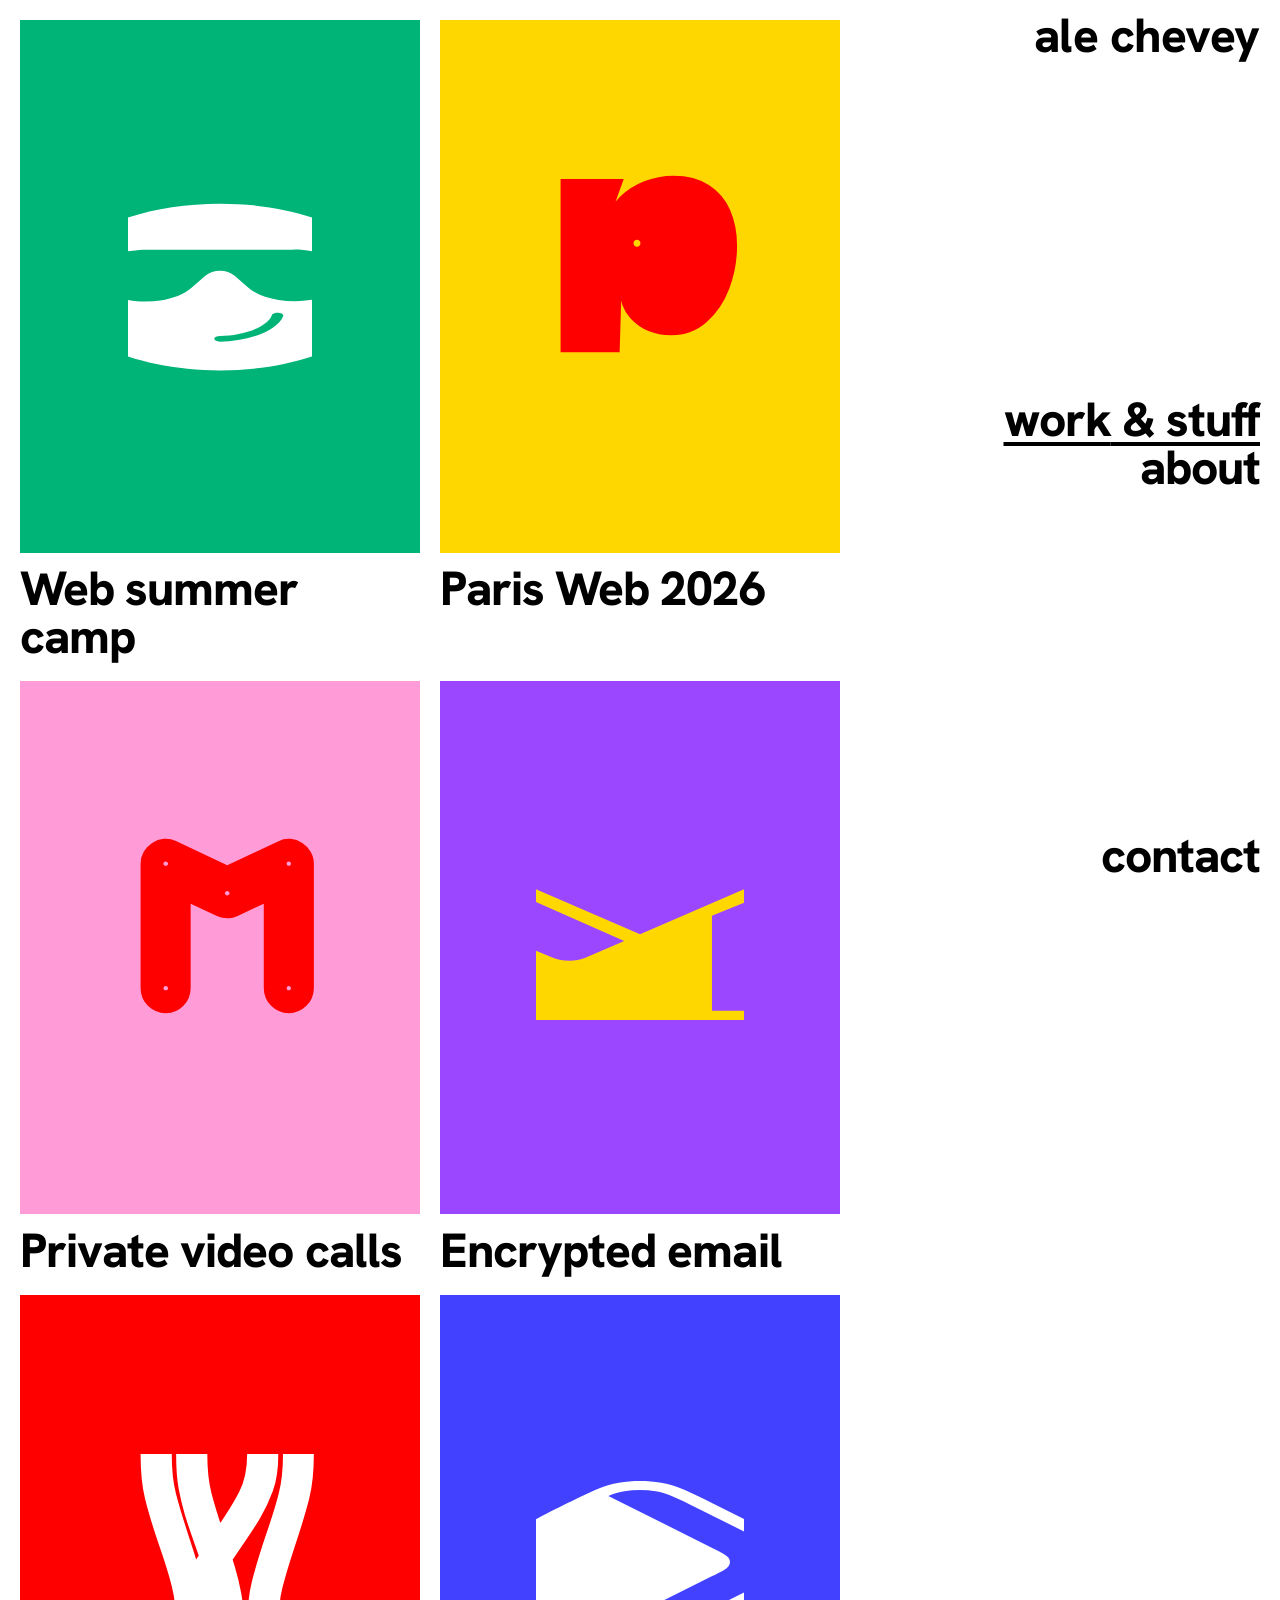
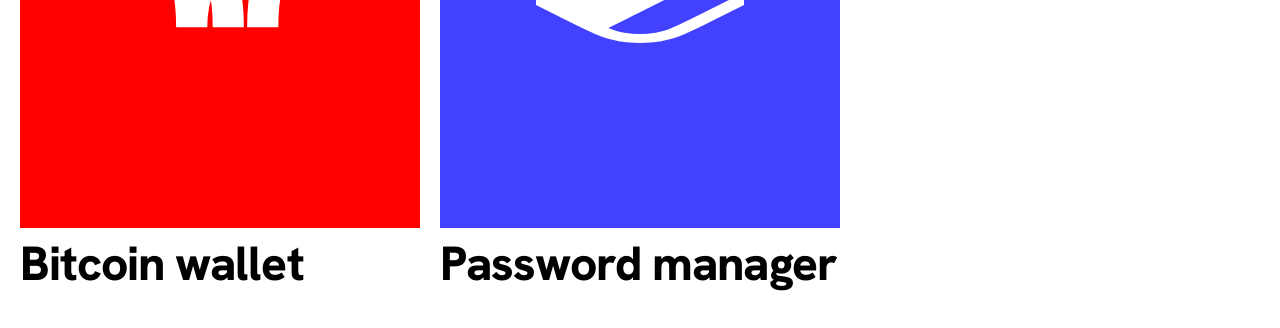
==== index.html @ ab4cebcc "Portfolio: static HTML/CSS site with animated Mov letter tiles Co-Authored-By: Claude Opus 4.8 (1M c" ====
<!DOCTYPE html>
<!--
    ___    __    ______   ________  _________    __________  __
   /   |  / /   / ____/  / ____/ / / / ____/ |  / / ____/\ \/ /
  / /| | / /   / __/    / /   / /_/ / __/  | | / / __/    \  /
 / ___ |/ /___/ /___   / /___/ __  / /___  | |/ / /___    / /
/_/  |_/_____/_____/   \____/_/ /_/_____/  |___/_____/   /_/
-->
<html lang="en-us">
<head>
  <meta charset="utf-8" />
  <meta name="viewport" content="width=device-width, initial-scale=1.0" />
  <title>Alejandra Chevey</title>
  <meta name="description" content="Digital designer based in Switzerland. Design where aesthetics and functionality meet." />
  <meta name="author" content="Alejandra Chevey" />
  <meta property="og:title" content="Alejandra Chevey" />
  <meta property="og:type" content="website" />
  <meta property="og:image" content="images/social.jpg" />

  <link rel="apple-touch-icon" sizes="180x180" href="favicons/apple-touch-icon.png" />
  <link rel="icon" type="image/png" sizes="32x32" href="favicons/favicon-32x32.png" />
  <link rel="icon" type="image/png" sizes="16x16" href="favicons/favicon-16x16.png" />
  <link rel="mask-icon" href="safari-pinned-tab.svg" color="#000000" />
  <meta name="theme-color" content="#ffffff" />

  <link rel="stylesheet" href="css/base.css" />
</head>
<body class="overflowx-hidden is-home">
  <div class="container-fluid main-container">
    <div class="row">

      <!-- Side navigation -->
      <div class="col-md-4 push-md-8">
        <nav role="navigation" class="zindex-tooltip side-nav d-flex flex-md-column align-items-center align-items-md-end justify-content-between">
          <a href="index.html" class="logo flex-last flex-md-first text-right">
            <span class="hidden-md-up nav-item">ale</span><span class="hidden-sm-down">ale chevey</span>
          </a>

          <ul class="nav flex-md-column text-right">
            <li class="nav-item mr-3 mr-md-0">
              <a class="d-inline pl-0 py-0 px-md-0 active" href="index.html">work<span class="hidden-sm-down"> &amp; stuff</span></a>
            </li>
            <li class="nav-item">
              <a class="d-inline py-0 px-md-0" href="about.html">about</a>
            </li>
          </ul>

          <ul class="nav flex-md-column align-items-end w-100">
            <li class="nav-item d-inline-flex">
              <a class="d-inline py-0 px-md-0" href="contact.html">contact</a>
            </li>
          </ul>
        </nav>
      </div>

      <!-- Main column -->
      <div class="col-md-8 pull-md-4">
        <div class="mt-2 mt-md-0">

          <div role="main" class="overflow-hidden">
            <div class="row">
              <div class="col-12 col-sm-6 col-md-12 col-lg-6">
                <div class="card card-clickable card-borderless">
                  <div class="card-img-top">
                    <div class="card-hover-shadow"></div>
                    <div class="tile tile--summer"><img class="tile__icon" src="assets/svg/summer-camp.svg" alt="" /></div>
                  </div>
                  <h4 class="card-title">Web summer camp</h4>
                  <a href="web-summer-camp.html" class="card-link"><span class="sr-only">show more</span></a>
                </div>
              </div>
              <div class="col-12 col-sm-6 col-md-12 col-lg-6">
                <div class="card card-clickable card-borderless">
                  <div class="card-img-top">
                    <div class="card-hover-shadow"></div>
                    <div class="tile tile--paris tile--letter tile--ss10 tile--letter-red tile--continuous"><span class="tile__letter" aria-hidden="true">p</span></div>
                  </div>
                  <h4 class="card-title">Paris Web 2026</h4>
                  <a href="paris-web.html" class="card-link"><span class="sr-only">show more</span></a>
                </div>
              </div>
            </div>

            <div class="row">
              <div class="col-12 col-sm-6 col-md-12 col-lg-6">
                <div class="card card-clickable card-borderless">
                  <div class="card-img-top">
                    <div class="card-hover-shadow"></div>
                    <div class="tile tile--meet tile--letter tile--letter-red tile--ss17 tile--continuous"><span class="tile__letter" aria-hidden="true">M</span></div>
                  </div>
                  <h4 class="card-title">Private video calls</h4>
                  <a href="meet.html" class="card-link"><span class="sr-only">show more</span></a>
                </div>
              </div>
              <div class="col-12 col-sm-6 col-md-12 col-lg-6">
                <div class="card card-clickable card-borderless">
                  <div class="card-img-top">
                    <div class="card-hover-shadow"></div>
                    <div class="tile tile--mail"><img class="tile__icon" src="assets/svg/mail.svg" alt="" /></div>
                  </div>
                  <h4 class="card-title">Encrypted email</h4>
                  <a href="mail.html" class="card-link"><span class="sr-only">show more</span></a>
                </div>
              </div>
            </div>

            <div class="row">
              <div class="col-12 col-sm-6 col-md-12 col-lg-6">
                <div class="card card-clickable card-borderless">
                  <div class="card-img-top">
                    <div class="card-hover-shadow"></div>
                    <div class="tile tile--wallet tile--letter tile--ss04 tile--letter-white tile--continuous"><span class="tile__letter" aria-hidden="true">w</span></div>
                  </div>
                  <h4 class="card-title">Bitcoin wallet</h4>
                  <a href="wallet.html" class="card-link"><span class="sr-only">show more</span></a>
                </div>
              </div>
              <div class="col-12 col-sm-6 col-md-12 col-lg-6">
                <div class="card card-clickable card-borderless">
                  <div class="card-img-top">
                    <div class="card-hover-shadow"></div>
                    <div class="tile tile--pass"><img class="tile__icon" src="assets/svg/pass.svg" alt="" /></div>
                  </div>
                  <h4 class="card-title">Password manager</h4>
                  <a href="pass.html" class="card-link"><span class="sr-only">show more</span></a>
                </div>
              </div>
            </div>
          </div>

        </div>
      </div>

    </div>
  </div>
</body>
</html>
---- css/base.css ----
@charset "utf-8";
/* =================================================================
   Alejandra Chevey — portfolio
   Static rebuild (plain HTML + CSS, no JS / animations / VR).
   Reconstructed from the original Hugo + Toolbox (Bootstrap 4 alpha)
   source. Colours, grid, type scale and component layout preserved.
   ================================================================= */

/* ----------------------------------------------------------------
   Design tokens (from the original config/variables.scss)
   ---------------------------------------------------------------- */
:root {
  /* — Color — type is always black; no accent colours in use — */
  --black: #000;
  --white: #fff;
  --placeholder: #C8C1F7;  /* image / hero placeholders (lilac) */
  --shadow: rgba(0, 0, 0, .35);  /* hero title text-shadow */

  /* — Project tile colours (from the Figma card set) — */
  --tile-summer: #00b478;  /* green */
  --tile-meet:   #ff9bd7;  /* pink */
  --tile-mail:   #9b47ff;
  --tile-paris:  #ffd700;
  --tile-wallet: #ff0000;  /* red */
  --tile-pass:   #4141ff;  /* blue */

  /* — Layout & space — */
  --gutter: 20px;          /* $grid-gutter-width-base */
  --gutter-half: 10px;
  --nav-mobile-h: 56px;    /* height of the mobile top nav bar */
  --bleed: 135%;           /* width of images that overflow toward the menu */

  /* — Fluid type — every responsive clamp lives here, nowhere else.
     Each is min / preferred (viewport-based) / max. To retune the whole
     site's scale edit --fs-root; the rest are bespoke display sizes. */
  --fs-root: clamp(28px, 2.8vw + 16px, 48px);  /* engine: drives every rem-based size */
  --fs-hero: clamp(56px, 12vw, 176px);         /* case-study hero title */
  --fs-nav-mobile: clamp(13px, 4.4vw, 22px);   /* nav links + logo on phones */

  /* — Type scale — rem, so each step tracks the fluid --fs-root.
     px ranges are phone (root 28px) → desktop (root 48px). */
  --text-2xs:  .5rem;    /* 14 → 24px */
  --text-xs:   .7rem;    /* 19.6 → 33.6px */
  --text-sm:   .8rem;    /* 22.4 → 38.4px — nav/logo, tablet */
  --text-base: 1rem;     /* 28 → 48px — body default */
  --text-lg:   1.3rem;   /* 36.4 → 62.4px — mobile brand */
  --text-xl:   2rem;     /* 56 → 96px */
  --text-2xl:  4rem;     /* 112 → 192px */

  --weight-black: 900;   /* the single weight used everywhere */

  /* leading (line-height, unitless). The per-element optical values
     .88/.92/.94/.9 on big display type stay inline by design. */
  --leading-tight: 1.0;  /* headings + small display */
  --leading-base:  1.0;  /* body */
  --leading-loose: 1.08; /* paragraphs */

  /* tracking (letter-spacing, em). --tracking-base tightens all running
     text; the numbered ones go tighter on bigger display type. */
  --tracking-base: -.02em; /* body, paragraphs, nav, cards, headings */
  --tracking-1: -.01em;  /* logo */
  --tracking-2: -.03em;  /* display-2 + hero title */
  --tracking-3: -.035em; /* display-1 */

  /* — Ratios — */
  --ratio-portrait: 3 / 4;   /* cards + case-study images */
  --ratio-landscape: 7 / 5;  /* image-discover offset image */

  /* — Motion — */
  --dur-fast: .3s;   /* card hover-shadow fade */
  --mov-speed: 4s;       /* Mov letter morph loop (plays while hovered) */
  --mov-ease-back: .6s;  /* Mov letter ease back to rest after hover */

  /* — Elevation (z-index scale) — */
  --z-base: 1;      /* hero image / discover content */
  --z-raised: 3;    /* hero title + scroll cue, above the image */
  --z-nav: 1070;    /* side nav, above bleeding images */
}

/* ----------------------------------------------------------------
   Font — Hanken Grotesk (Hanken Design Co., SIL OFL), self-hosted.
   ExtraBold (800) is the shipping weight, mapped across the range so the
   weight-900 design renders in Hanken's heaviest real cut. No faux-bold.
   Falls back to the Helvetica stack if the font fails to load.
   ---------------------------------------------------------------- */
@font-face {
  font-family: "Hanken Grotesk";
  src: url("../fonts/HankenGrotesk-ExtraBold.woff2") format("woff2");
  font-weight: 100 900;
  font-style: normal;
  font-display: swap;
}

/* Mov (Studio Feixen, licensed) — variable display face, custom axes
   MOV1 / MOV2 (0–100) that morph the letterforms. Accent only, used for the
   animated letter tiles; the shipping text font stays Hanken Grotesk. */
@font-face {
  font-family: "Mov";
  src: url("../fonts/MovVariableVF.woff2") format("woff2");
  font-display: swap;
}

/* ----------------------------------------------------------------
   Reset / reboot (minimal, from Bootstrap reboot)
   ---------------------------------------------------------------- */
*, *::before, *::after { box-sizing: border-box; }

html {
  /* Fluid root font-size — the engine of the whole type system.
     Every rem-based size below scales smoothly from the 28px phone
     value to the 48px desktop value, with no hard breakpoint jump.
     ~28px below ~430px wide, ~48px above ~1140px wide, fluid between. */
  font-size: var(--fs-root);
  -webkit-font-smoothing: antialiased;
  -ms-overflow-style: scrollbar;
}

body {
  margin: 0;
  font-family: "Hanken Grotesk", "Helvetica Neue", Helvetica, Arial, sans-serif;
  font-size: var(--text-base);     /* $font-size-base */
  font-weight: var(--weight-black);/* black / extra bold */
  line-height: var(--leading-base);/* tightened for Helvetica */
  letter-spacing: var(--tracking-base);
  color: var(--black);
  background: var(--white);
  text-align: left;
  /* No faux-bold — showing Helvetica at its real weight (900). */
}

img { vertical-align: middle; border-style: none; max-width: 100%; }

a {
  color: var(--black);            /* $link-color */
  text-decoration: none;
  background-color: transparent;
}
/* Site-wide hover: underline only, never a colour change. */
a:hover { text-decoration: underline; text-underline-offset: .12em; }

p { margin-top: 0; margin-bottom: 1rem; line-height: var(--leading-loose); }

h1, h2, h3, h4, h5, h6 {
  margin-top: 0;
  margin-bottom: .5rem;
  font-weight: var(--weight-black);
  line-height: var(--leading-tight);
}
h1 { font-size: var(--text-xl); }
h2, h3, h4, h5, h6 { font-size: var(--text-base); }

ul { margin: 0; padding: 0; list-style: none; }

/* (the root font-size is now a single fluid clamp above — the old
   28px -> 48px breakpoint jump at 768px is no longer needed) */

/* ----------------------------------------------------------------
   Display type scale (from variables.scss)
   ---------------------------------------------------------------- */
/* Big grotesque display type wants very tight leading + slight negative tracking */
/* margin-left: optical hang so the big caps align with the smaller body text */
.display-1 { font-size: var(--text-2xl); font-weight: var(--weight-black); line-height: .88; letter-spacing: var(--tracking-3); margin-left: -.04em; }
/* About / Contact: breathing room under the big heading before the body copy. The 404 heading keeps its own centered layout (.title-offset), so it's excluded. */
.display-1:not(.title-offset) { margin-bottom: calc(var(--gutter) * 2); }
.display-2 { font-size: var(--text-xl);  font-weight: var(--weight-black); line-height: .94; letter-spacing: var(--tracking-2); }
.display-3 { font-size: var(--text-xs);  font-weight: var(--weight-black); line-height: var(--leading-tight); }
.display-4 { font-size: var(--text-2xs); font-weight: var(--weight-black); line-height: var(--leading-tight); }

/* ----------------------------------------------------------------
   Grid (Bootstrap 4 alpha: container-fluid / row / cols / push-pull)
   ---------------------------------------------------------------- */
.container-fluid {
  width: 100%;
  padding-right: var(--gutter-half);
  padding-left: var(--gutter-half);
  margin-right: auto;
  margin-left: auto;
}
/* layout.scss override */
body > .container-fluid {
  padding: 0;
  margin: var(--gutter);          /* equal margin top / right / bottom / left */
  width: auto;
}

.row {
  display: flex;
  flex-wrap: wrap;
  margin-right: calc(-1 * var(--gutter-half));
  margin-left: calc(-1 * var(--gutter-half));
}

[class^="col-"], [class*=" col-"] {
  position: relative;
  width: 100%;
  min-height: 1px;
  padding-right: var(--gutter-half);
  padding-left: var(--gutter-half);
}

/* xs (all widths) */
.col-12 { flex: 0 0 100%; max-width: 100%; }

/* sm >= 576 */
@media (min-width: 576px) {
  .col-sm-6 { flex: 0 0 50%; max-width: 50%; }
}

/* md >= 768 */
@media (min-width: 768px) {
  .col-md-4  { flex: 0 0 33.333333%; max-width: 33.333333%; }
  .col-md-8  { flex: 0 0 66.666667%; max-width: 66.666667%; }
  .col-md-12 { flex: 0 0 100%; max-width: 100%; }
  .push-md-8 { left: 66.666667%; }
  .pull-md-4 { right: 33.333333%; }
}

/* lg >= 992 */
@media (min-width: 992px) {
  .col-lg-6 { flex: 0 0 50%; max-width: 50%; }
}

/* ----------------------------------------------------------------
   Flex / display / alignment utilities (only those used)
   ---------------------------------------------------------------- */
.d-flex { display: flex !important; }
.d-inline { display: inline !important; }
.d-inline-flex { display: inline-flex !important; }

.flex-last { order: 1 !important; }

.align-items-center { align-items: center !important; }
.align-items-end { align-items: flex-end !important; }
.justify-content-between { justify-content: space-between !important; }

.text-right { text-align: right !important; }
.w-100 { width: 100% !important; }

@media (min-width: 768px) {
  .flex-md-column { flex-direction: column !important; }
  .flex-md-first { order: -1 !important; }
  .align-items-md-end { align-items: flex-end !important; }
}

/* ----------------------------------------------------------------
   Spacing utilities (Bootstrap scale, $spacer = 1rem) — used subset
   ---------------------------------------------------------------- */
.mt-2 { margin-top: .5rem !important; }
.mb-0 { margin-bottom: 0 !important; }
.mb-2 { margin-bottom: .5rem !important; }
.mr-3 { margin-right: 1rem !important; }
.pl-0 { padding-left: 0 !important; }
.py-0 { padding-top: 0 !important; padding-bottom: 0 !important; }

@media (min-width: 768px) {
  .mt-md-0 { margin-top: 0 !important; }
  .mr-md-0 { margin-right: 0 !important; }
  .px-md-0 { padding-right: 0 !important; padding-left: 0 !important; }
}

/* ----------------------------------------------------------------
   Visibility helpers (Bootstrap 4 alpha hidden-* — used subset)
   ---------------------------------------------------------------- */
@media (max-width: 767.98px) { .hidden-sm-down { display: none !important; } }
@media (min-width: 768px)    { .hidden-md-up   { display: none !important; } }
@media (max-width: 991.98px) { .hidden-md-down { display: none !important; } }

.img-fluid { max-width: 100%; height: auto; }

.sr-only {
  position: absolute;
  width: 1px; height: 1px;
  padding: 0; margin: -1px;
  overflow: hidden;
  clip: rect(0, 0, 0, 0);
  border: 0;
}

/* ----------------------------------------------------------------
   Helpers (helpers.scss)
   ---------------------------------------------------------------- */
.overflowx-hidden { overflow-x: hidden; }
.overflow-hidden { overflow: hidden; }
.img-mb { margin-bottom: var(--gutter); }
.title-offset { margin-top: -0.2em; }
.zindex-tooltip { z-index: var(--z-nav); }   /* menu sits above bleeding images */

/* ----------------------------------------------------------------
   Layout (layout.scss)
   ---------------------------------------------------------------- */
.is-home .main-container { overflow-x: hidden; }

/* ================================================================
   Components
   ================================================================ */

/* --- Navigation (organisms/nav) ------------------------------- */
/* Two layouts, three breakpoints:
   - phones (< 768): a compact horizontal bar at the top, type scaled
     fluidly so it never overflows the narrowest screens;
   - tablet (768–991): the grid switches to two columns, so the nav
     becomes a fixed vertical rail in the narrow right column with
     slightly smaller type so the name + links fit;
   - desktop (>= 992): the column is wide enough for full-size type. */
.side-nav {
  display: flex;
  min-height: var(--nav-mobile-h);   /* compact top bar on phones */
}
.logo { line-height: .9; letter-spacing: var(--tracking-1); white-space: nowrap; }

.nav { display: flex; padding-left: 0; margin-bottom: 0; list-style: none; }

/* Fluidly scale the nav type on phones: ~13px on the narrowest devices
   up to a .8rem cap, so the bar fits on one line at any phone width. */
.nav-item { font-size: var(--fs-nav-mobile); }

/* Tablet — fixed right-hand rail; smaller type to fit the 33% column. */
@media (min-width: 768px) {
  .side-nav {
    position: fixed;
    right: var(--gutter);
    top: var(--gutter);
    height: calc(100vh - var(--gutter) * 2);
    min-height: 0;
  }
  .nav-item { font-size: var(--text-sm); }
  /* optical: pull the logo up by the font's cap-space so the letter tops
     line up with the hard top edge of the images / content margin */
  .logo { font-size: var(--text-sm); margin-top: -.13em; }
}

/* Desktop — column is wide enough for the full-size name and links. */
@media (min-width: 992px) {
  .nav-item { font-size: var(--text-base); }
  .logo { font-size: var(--text-base); }
}

/* active marker on the work + about links (hover is the site-wide underline) */
.side-nav .nav a.active { text-decoration: underline; text-underline-offset: .12em; }

/* --- Mobile nav (phones < 768) — two-tier, no hamburger -------
   Brand "ale chevey" on its own line (sharing the content's left
   edge); the three links sit on the line below at the SAME size as
   the brand, grouped to the left and 20px (--gutter) apart. On phones
   the home link reads "work" (the " & notes" is dropped so the three
   links fit on one line); it keeps the active underline on home. */
@media (max-width: 767.98px) {
  .side-nav {
    flex-wrap: wrap;
    align-items: baseline;
    column-gap: 14px;                /* a touch more than --gutter-half, between adjacent links */
    row-gap: 1.5em;                  /* generous space between the brand and the links */
    justify-content: flex-start !important;
    margin-bottom: var(--gutter);    /* breathing room before the content below */
  }
  /* Row 1 — brand, full name, left edge, larger than the links.
     order:-1 needs !important to beat the .flex-last (order:1) class. */
  .logo { order: -1 !important; flex: 0 0 100%; margin: 0; text-align: left !important; font-size: var(--text-lg); }
  .logo .hidden-md-up   { display: none !important; }    /* hide short "ale" */
  .logo .hidden-sm-down { display: inline !important; }  /* show "ale chevey" */
  /* Row 2 — links as row siblings, same size as the brand, grouped left */
  .side-nav .nav { display: contents; }
  .side-nav .nav-item { margin: 0 !important; font-size: var(--text-base); }  /* links at base size; beat .mr-3 */
  /* On phones the home link stays "work" — the global .hidden-sm-down
     rule keeps " & notes" hidden, so all three links fit one line. */
  .side-nav .nav a { display: inline-block; padding: .1em 0; }
}

/* --- Card (molecules/card) ------------------------------------ */
.card {
  position: relative;
  display: flex;
  flex-direction: column;
  background-color: var(--white);
  margin-bottom: var(--gutter);
}
.card-borderless { border: none; }

.card-img-top { position: relative; }
.card-img-top img {
  width: 100%;
  aspect-ratio: var(--ratio-portrait);          /* portrait */
  object-fit: cover;
  display: block;
}

/* --- Project tile (molecule) — colour background + a centred icon
   (and, once Mov is wired, an animated letter). ONE component, reused on
   the home cards and the project hero; scales by container size. Figma:
   1800x2400 (3:4) card, icon ~52% centred. --- */
.tile {
  position: relative;
  container-type: size;
  width: 100%;
  aspect-ratio: var(--ratio-portrait);
  background: var(--tile-bg, var(--placeholder));
  display: grid;
  place-items: center;
  overflow: hidden;
}
.tile .tile__icon {                 /* beats .card-img-top img */
  width: var(--tile-icon, 52%);
  aspect-ratio: 1;
  height: auto;
}
.tile--summer { --tile-bg: var(--tile-summer); --tile-icon: 46%; }
.tile--meet   { --tile-bg: var(--tile-meet); }
.tile--mail   { --tile-bg: var(--tile-mail); }
.tile--paris  { --tile-bg: var(--tile-paris); --tile-icon: 55%; }
.tile--wallet { --tile-bg: var(--tile-wallet); }
.tile--pass   { --tile-bg: var(--tile-pass); }
/* Summer camp: white icon on the blue background (card + hero). */
.tile--summer .tile__icon,
.hero-image--summer .hero-image-icon { filter: brightness(0) invert(1); }

/* --- Mov animated letter slot — alternative to .tile__icon ----------
   A single big Mov glyph, sized in cqmin so it scales with the tile like the
   SVG. Loops a gentle 0→40→0 morph ALWAYS, on every device (rests at MOV1 3 to
   match Feixen; 40 keeps the letter legible — 60–100 gets abstract). Frozen
   under prefers-reduced-motion. --- */
.tile__letter {
  font-family: "Mov", "Hanken Grotesk", sans-serif;
  font-size: var(--tile-letter, 80cqmin);
  line-height: 1;
  color: var(--tile-letter-color, #000);
  font-variation-settings: "MOV1" 3, "MOV2" 0;   /* resting state matches Feixen's */
  font-feature-settings: var(--tile-letter-feat, normal);
  transform: translateY(-.04em);            /* optical centre of the glyph */
  animation: mov-morph var(--mov-speed, 4s) ease-in-out infinite;   /* always-on */
  user-select: none;
}
/* Opt a tile's letter into an OpenType stylistic set (alternate glyph form). */
.tile--ss01 { --tile-letter-feat: "ss01"; }
.tile--ss02 { --tile-letter-feat: "ss02"; }
.tile--ss03 { --tile-letter-feat: "ss03"; }
.tile--ss04 { --tile-letter-feat: "ss04"; }
.tile--ss10 { --tile-letter-feat: "ss10"; }
.tile--ss11 { --tile-letter-feat: "ss11"; }
.tile--ss17 { --tile-letter-feat: "ss17"; }
/* Per-tile letter colour override. */
.tile--letter-red   { --tile-letter-color: #ff0000; }
.tile--letter-white { --tile-letter-color: #fff; }
@keyframes mov-morph {
  0%   { font-variation-settings: "MOV1" 3,  "MOV2" 0; }
  50%  { font-variation-settings: "MOV1" 40, "MOV2" 40; }
  100% { font-variation-settings: "MOV1" 3,  "MOV2" 0; }
}
/* Feixen-style featured morph: full-range, cross-phase (MOV1 0↔100, MOV2 100↔0),
   alternating, 1s, ease-in-out — matches Studio Feixen's own Mov animation.
   Opt in with .tile--feixen (card or hero). */
@keyframes mov-feixen {
  from { font-variation-settings: "MOV1" 0,   "MOV2" 100; }
  to   { font-variation-settings: "MOV1" 100, "MOV2" 0; }
}
.tile--feixen .tile__letter,
.tile--feixen .hero-image-letter {
  animation: mov-feixen 1s ease-in-out infinite alternate;
}
/* Continuous motion: loop ONE direction 0→100 on both axes (linear, no alternate).
   Glyphs designed for it read MOV 0 == MOV 100, so the reset is seamless — endless
   motion like a clock hand, never the bad in-between of a back-and-forth morph. */
@keyframes mov-continuous {
  from { font-variation-settings: "MOV1" 0,   "MOV2" 0; }
  to   { font-variation-settings: "MOV1" 100, "MOV2" 100; }
}
.tile--continuous .tile__letter,
.tile--continuous .hero-image-letter {
  animation: mov-continuous var(--mov-speed, 4s) linear infinite;
}
/* Accessibility: freeze all Mov motion regardless of trigger. */
@media (prefers-reduced-motion: reduce) {
  .tile__letter { animation: none !important; transition: none !important; }
}

.card-title { font-size: var(--text-base); margin-bottom: 0; margin-top: .25rem; }

.card-clickable { position: relative; }
.card-clickable .card-link {
  position: absolute;
  top: 0; bottom: 0; left: 0;
  width: 100%;
}
.card-clickable .card-hover-shadow {
  display: none;
  position: absolute;
  width: 100%; height: 100%;
  top: 0; left: 0;
  opacity: 0;
  transition: opacity var(--dur-fast), box-shadow var(--dur-fast);
  pointer-events: none;
}
@media (min-width: 768px) {
  .card-clickable .card-hover-shadow { display: block; }
}
.card-clickable:hover .card-title {
  text-decoration: underline;
  text-underline-offset: .12em;
}

/* --- Hero image (molecules/hero-image) ------------------------ */
.hero-image {
  display: flex;
  justify-content: center;
  align-items: center;
  flex-direction: column;
  position: relative;
  container-type: size;
  width: 100%;
  height: calc(100vh - var(--gutter) - var(--nav-mobile-h));
  background-repeat: no-repeat;
  background-position: 50%;
  background-size: cover;
  z-index: var(--z-base);
  font-size: var(--text-2xl);
}
/* Icon above the title in the project hero (Figma layout A). Sized by the
   hero container so it scales on phone + desktop; colour comes from the SVG. */
.hero-image-icon {
  position: absolute;
  top: 50%;
  left: 50%;
  transform: translate(-50%, -50%);
  width: 52cqmin;
  aspect-ratio: 1;
  display: block;
  z-index: var(--z-base);   /* behind the title — superposition, both centre/centre */
}
/* Animated Mov letter in the hero — mirrors .hero-image-icon (absolute, centred,
   behind the title) but renders the morphing glyph. Always-on here; reads the
   same ss / colour tokens as the home-card letter (.tile--ssNN / .tile--letter-*). */
.hero-image-letter {
  position: absolute;
  top: 50%;
  left: 50%;
  transform: translate(-50%, -50%) translateY(-.04em);
  font-family: "Mov", "Hanken Grotesk", sans-serif;
  font-size: var(--hero-letter, 52cqmin);
  line-height: 1;
  color: var(--tile-letter-color, var(--black));
  font-variation-settings: "MOV1" 3, "MOV2" 0;
  font-feature-settings: var(--tile-letter-feat, normal);
  z-index: var(--z-base);   /* behind the title, like the icon */
  user-select: none;
  animation: mov-morph var(--mov-speed, 4s) ease-in-out infinite;
}
@media (prefers-reduced-motion: reduce) {
  .hero-image-letter { animation: none !important; }
}
@media (min-width: 768px) {
  .hero-image { height: calc(100vh - var(--gutter) * 2); }
}

.hero-image-title {
  position: relative;
  /* Fluid hero title — one clamp replaces the old 2/3/2/4rem breakpoint
     steps, scaling smoothly from ~56px on phones to ~176px on desktop. */
  font-size: var(--fs-hero);
  line-height: .92;
  letter-spacing: var(--tracking-2);
  z-index: var(--z-raised);
}
.hero-image-title-text {
  display: block;
  text-align: center;
  color: var(--white);
  text-shadow: 0 2px 24px var(--shadow);
}

.hero-image-scroll {
  position: absolute;
  left: 0; right: 0;
  bottom: -.12em;               /* ~20px higher so the full arrow stays in view, just off the edge */
  margin: 0;
  font-size: var(--text-base);             /* match the prev/next arrows */
  color: var(--white);
  text-align: center;
  z-index: var(--z-raised);
}
.hero-image-scroll-text {
  display: block;
  text-align: center;
  position: relative;
  top: 10px;                    /* nudged 10px down */
}

/* --- Image discover (molecules/image-discover) ---------------- */
.image-discover-content { margin-bottom: var(--gutter); }
.image-discover-content p { margin-bottom: 0; }
/* small offset image (gray placeholder), like the original 700x500 */
.image-discover-img {
  display: block;
  width: 100%;
  aspect-ratio: var(--ratio-landscape);
  background-color: var(--placeholder);
}

@media (min-width: 992px) {
  .image-discover {
    position: relative;
    cursor: url('../svg/arrow-right.svg') 16 16, auto;   /* custom arrow cursor on the discover image */
  }
  .image-discover-img {
    position: relative;
    width: 70%;
    top: 0; left: 30%;
    cursor: url('../svg/arrow-right.svg') 16 16, auto;   /* arrow over the image itself */
  }
  .image-discover-content {
    position: absolute;
    bottom: var(--gutter-half);
    width: 60%;
    margin-bottom: 0;
    z-index: var(--z-base);
  }
}

/* --- Image overflow (molecules/image-overflow) ---------------- */
/* Big images that run wider than the column and bleed toward the menu */
.image-overflow { max-width: 100%; height: auto; }
@media (min-width: 992px) {
  .image-overflow { max-width: var(--bleed); }
  /* placeholder divs need an explicit width to actually overflow */
  .image-placeholder.image-overflow { width: var(--bleed); max-width: var(--bleed); }
}

/* --- Prev / next project navigation --------------------------- */
.prev-next-nav {
  display: flex;
  flex-direction: row;
  margin-top: calc(var(--gutter) * 6);   /* large block of space, clearly separated from the content */
}
.prev-next-nav a { display: inline-block; }
.prev-next-nav .next { margin-left: auto; }   /* same row as Previous, pushed right */
/* End-of-list state: kept in place but faded and non-clickable (first / last project). */
.prev-next-nav .is-disabled { opacity: 0.35; pointer-events: none; }

/* ----------------------------------------------------------------
   Contact page — simple list of links at body size
   ---------------------------------------------------------------- */
.contact-list { list-style: none; margin: 0; padding: 0; }
.contact-list li { margin-bottom: .15em; }
.contact-list .ext { display: inline-block; }   /* diagonal "opens externally" arrow */

/* ----------------------------------------------------------------
   Case-study template — flat layout: one type size, left-aligned,
   big images. Section markers are just body-size text with spacing.
   ---------------------------------------------------------------- */
.section-label { margin-top: 1.2rem; margin-bottom: .3rem; }

/* Contribution list on project pages — markerless, lightly spaced. */
.work-list li { margin-bottom: .4em; }
/* Links list follows the contributions with a section-sized gap but no
   heading (only fires on project pages, where it follows .work-list). */
.work-list + .contact-list { margin-top: 1.2rem; }

/* ----------------------------------------------------------------
   Image placeholders — plain dark gray blocks, nothing else.
   ---------------------------------------------------------------- */
.image-placeholder {
  display: block;
  width: 100%;
  aspect-ratio: var(--ratio-portrait);                /* portrait */
  background-color: var(--placeholder);
}
.image-placeholder > span { display: none; }   /* no label, nothing else */
/* Card thumbnail placeholder — portrait, like the case-study images */
.image-placeholder--card { aspect-ratio: var(--ratio-portrait); height: auto; }

/* Hero placeholder: plain dark gray; project title stays legible in white */
.hero-image--ph { background-color: var(--placeholder); }
.hero-image--ph .hero-image-title-text { color: var(--black); text-shadow: none; }
.hero-image--ph .hero-image-scroll { color: var(--black); }

/* --- Coloured project hero — the card colour fills the original
   full-height hero; the big title + scroll arrow are preserved. --- */
.hero-image--summer { background-color: var(--tile-summer); }
.hero-image--meet   { background-color: var(--tile-meet); }
.hero-image--mail   { background-color: var(--tile-mail); }
.hero-image--paris  { background-color: var(--tile-paris); }
.hero-image--wallet { background-color: var(--tile-wallet); }
.hero-image--pass   { background-color: var(--tile-pass); }
/* Title + scroll arrow are always black on every coloured hero. */
.hero-image[class*="hero-image--"] .hero-image-title-text { color: var(--black); text-shadow: none; }
.hero-image[class*="hero-image--"] .hero-image-scroll { color: var(--black); }
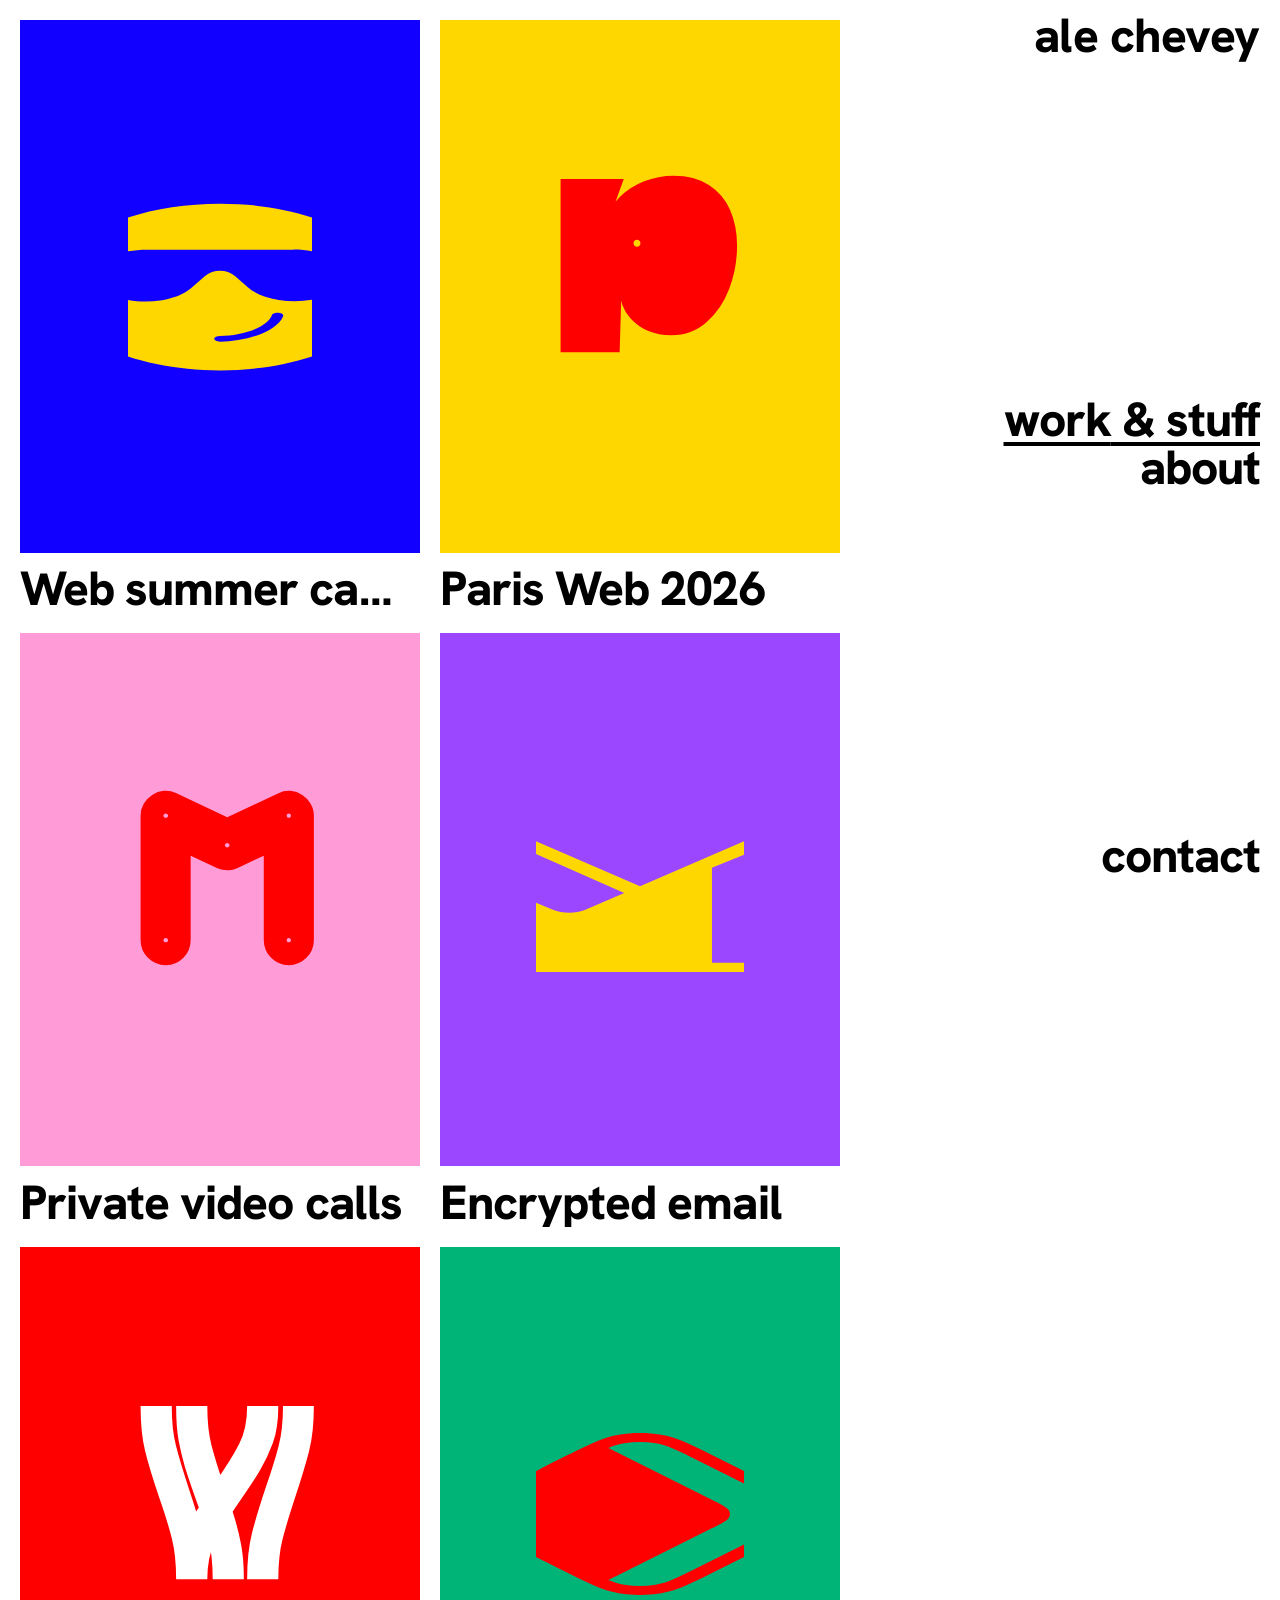
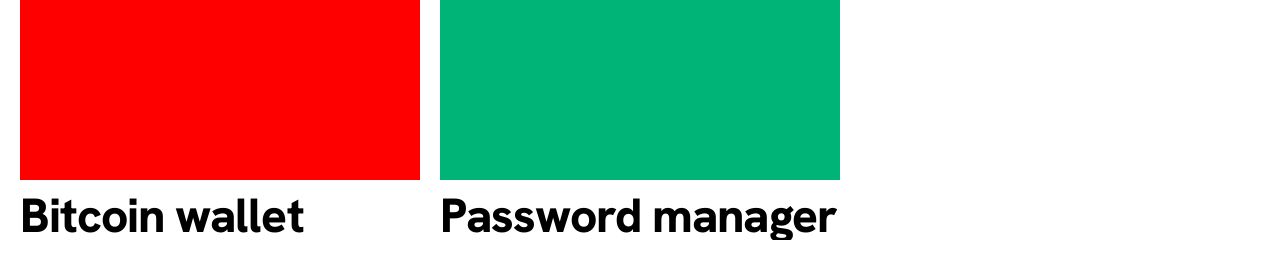
==== commit 867c3113: "Home cards: show last-updated date on hover (date · title, single-line ellipsis) Also: 404 uses john" ====
--- a/index.html
+++ b/index.html
@@ -65,7 +65,7 @@
                     <div class="card-hover-shadow"></div>
                     <div class="tile tile--summer"><img class="tile__icon" src="assets/svg/summer-camp.svg" alt="" /></div>
                   </div>
-                  <h4 class="card-title">Web summer camp</h4>
+                  <h4 class="card-title"><span class="card-date">29.06.26&nbsp;&middot;&nbsp;</span>Web summer camp</h4>
                   <a href="web-summer-camp.html" class="card-link"><span class="sr-only">show more</span></a>
                 </div>
               </div>
@@ -73,9 +73,9 @@
                 <div class="card card-clickable card-borderless">
                   <div class="card-img-top">
                     <div class="card-hover-shadow"></div>
-                    <div class="tile tile--paris tile--letter tile--ss10 tile--letter-red tile--continuous"><span class="tile__letter" aria-hidden="true">p</span></div>
+                    <div class="tile tile--paris tile--letter tile--ss10 tile--letter-red"><span class="tile__letter" aria-hidden="true">p</span></div>
                   </div>
-                  <h4 class="card-title">Paris Web 2026</h4>
+                  <h4 class="card-title"><span class="card-date">29.06.26&nbsp;&middot;&nbsp;</span>Paris Web 2026</h4>
                   <a href="paris-web.html" class="card-link"><span class="sr-only">show more</span></a>
                 </div>
               </div>
@@ -86,9 +86,9 @@
                 <div class="card card-clickable card-borderless">
                   <div class="card-img-top">
                     <div class="card-hover-shadow"></div>
-                    <div class="tile tile--meet tile--letter tile--letter-red tile--ss17 tile--continuous"><span class="tile__letter" aria-hidden="true">M</span></div>
+                    <div class="tile tile--meet tile--letter tile--letter-red tile--ss20"><span class="tile__letter" aria-hidden="true">M</span></div>
                   </div>
-                  <h4 class="card-title">Private video calls</h4>
+                  <h4 class="card-title"><span class="card-date">29.06.26&nbsp;&middot;&nbsp;</span>Private video calls</h4>
                   <a href="meet.html" class="card-link"><span class="sr-only">show more</span></a>
                 </div>
               </div>
@@ -98,7 +98,7 @@
                     <div class="card-hover-shadow"></div>
                     <div class="tile tile--mail"><img class="tile__icon" src="assets/svg/mail.svg" alt="" /></div>
                   </div>
-                  <h4 class="card-title">Encrypted email</h4>
+                  <h4 class="card-title"><span class="card-date">30.06.26&nbsp;&middot;&nbsp;</span>Encrypted email</h4>
                   <a href="mail.html" class="card-link"><span class="sr-only">show more</span></a>
                 </div>
               </div>
@@ -109,9 +109,9 @@
                 <div class="card card-clickable card-borderless">
                   <div class="card-img-top">
                     <div class="card-hover-shadow"></div>
-                    <div class="tile tile--wallet tile--letter tile--ss04 tile--letter-white tile--continuous"><span class="tile__letter" aria-hidden="true">w</span></div>
+                    <div class="tile tile--wallet tile--letter tile--ss04 tile--letter-white"><span class="tile__letter" aria-hidden="true">w</span></div>
                   </div>
-                  <h4 class="card-title">Bitcoin wallet</h4>
+                  <h4 class="card-title"><span class="card-date">30.06.26&nbsp;&middot;&nbsp;</span>Bitcoin wallet</h4>
                   <a href="wallet.html" class="card-link"><span class="sr-only">show more</span></a>
                 </div>
               </div>
@@ -121,7 +121,7 @@
                     <div class="card-hover-shadow"></div>
                     <div class="tile tile--pass"><img class="tile__icon" src="assets/svg/pass.svg" alt="" /></div>
                   </div>
-                  <h4 class="card-title">Password manager</h4>
+                  <h4 class="card-title"><span class="card-date">29.06.26&nbsp;&middot;&nbsp;</span>Password manager</h4>
                   <a href="pass.html" class="card-link"><span class="sr-only">show more</span></a>
                 </div>
               </div>
--- a/css/base.css
+++ b/css/base.css
@@ -1,9 +1,7 @@
 @charset "utf-8";
 /* =================================================================
    Alejandra Chevey — portfolio
-   Static rebuild (plain HTML + CSS, no JS / animations / VR).
-   Reconstructed from the original Hugo + Toolbox (Bootstrap 4 alpha)
-   source. Colours, grid, type scale and component layout preserved.
+   Plain static HTML + CSS. Type scale, grid and components in one file.
    ================================================================= */
 
 /* ----------------------------------------------------------------
@@ -17,12 +15,12 @@
   --shadow: rgba(0, 0, 0, .35);  /* hero title text-shadow */
 
   /* — Project tile colours (from the Figma card set) — */
-  --tile-summer: #00b478;  /* green */
+  --tile-summer: #1100ff;  /* blue */
   --tile-meet:   #ff9bd7;  /* pink */
   --tile-mail:   #9b47ff;
   --tile-paris:  #ffd700;
   --tile-wallet: #ff0000;  /* red */
-  --tile-pass:   #4141ff;  /* blue */
+  --tile-pass:   #00b478;  /* green */
 
   /* — Layout & space — */
   --gutter: 20px;          /* $grid-gutter-width-base */
@@ -33,17 +31,15 @@
   /* — Fluid type — every responsive clamp lives here, nowhere else.
      Each is min / preferred (viewport-based) / max. To retune the whole
      site's scale edit --fs-root; the rest are bespoke display sizes. */
-  --fs-root: clamp(28px, 2.8vw + 16px, 48px);  /* engine: drives every rem-based size */
+  --fs-root: clamp(22px, 3.25vw + 11px, 48px); /* engine: drives every rem-based size (smaller floor on phones) */
   --fs-hero: clamp(56px, 12vw, 176px);         /* case-study hero title */
   --fs-nav-mobile: clamp(13px, 4.4vw, 22px);   /* nav links + logo on phones */
+  --fs-display-1: clamp(88px, 14vw + 44px, 192px);   /* big heading (about/contact/404) — sized up on phones */
 
   /* — Type scale — rem, so each step tracks the fluid --fs-root.
      px ranges are phone (root 28px) → desktop (root 48px). */
-  --text-2xs:  .5rem;    /* 14 → 24px */
-  --text-xs:   .7rem;    /* 19.6 → 33.6px */
   --text-sm:   .8rem;    /* 22.4 → 38.4px — nav/logo, tablet */
   --text-base: 1rem;     /* 28 → 48px — body default */
-  --text-lg:   1.3rem;   /* 36.4 → 62.4px — mobile brand */
   --text-xl:   2rem;     /* 56 → 96px */
   --text-2xl:  4rem;     /* 112 → 192px */
 
@@ -59,7 +55,7 @@
      text; the numbered ones go tighter on bigger display type. */
   --tracking-base: -.02em; /* body, paragraphs, nav, cards, headings */
   --tracking-1: -.01em;  /* logo */
-  --tracking-2: -.03em;  /* display-2 + hero title */
+  --tracking-2: -.03em;  /* hero title */
   --tracking-3: -.035em; /* display-1 */
 
   /* — Ratios — */
@@ -68,8 +64,7 @@
 
   /* — Motion — */
   --dur-fast: .3s;   /* card hover-shadow fade */
-  --mov-speed: 4s;       /* Mov letter morph loop (plays while hovered) */
-  --mov-ease-back: .6s;  /* Mov letter ease back to rest after hover */
+  --mov-speed: 4s;       /* Mov letter morph loop (always-on) */
 
   /* — Elevation (z-index scale) — */
   --z-base: 1;      /* hero image / discover content */
@@ -159,12 +154,9 @@
    ---------------------------------------------------------------- */
 /* Big grotesque display type wants very tight leading + slight negative tracking */
 /* margin-left: optical hang so the big caps align with the smaller body text */
-.display-1 { font-size: var(--text-2xl); font-weight: var(--weight-black); line-height: .88; letter-spacing: var(--tracking-3); margin-left: -.04em; }
+.display-1 { font-size: var(--fs-display-1); font-weight: var(--weight-black); line-height: .88; letter-spacing: var(--tracking-3); margin-left: -.04em; }
 /* About / Contact: breathing room under the big heading before the body copy. The 404 heading keeps its own centered layout (.title-offset), so it's excluded. */
 .display-1:not(.title-offset) { margin-bottom: calc(var(--gutter) * 2); }
-.display-2 { font-size: var(--text-xl);  font-weight: var(--weight-black); line-height: .94; letter-spacing: var(--tracking-2); }
-.display-3 { font-size: var(--text-xs);  font-weight: var(--weight-black); line-height: var(--leading-tight); }
-.display-4 { font-size: var(--text-2xs); font-weight: var(--weight-black); line-height: var(--leading-tight); }
 
 /* ----------------------------------------------------------------
    Grid (Bootstrap 4 alpha: container-fluid / row / cols / push-pull)
@@ -264,8 +256,6 @@
 @media (max-width: 767.98px) { .hidden-sm-down { display: none !important; } }
 @media (min-width: 768px)    { .hidden-md-up   { display: none !important; } }
 @media (max-width: 991.98px) { .hidden-md-down { display: none !important; } }
-
-.img-fluid { max-width: 100%; height: auto; }
 
 .sr-only {
   position: absolute;
@@ -338,32 +328,33 @@
 /* active marker on the work + about links (hover is the site-wide underline) */
 .side-nav .nav a.active { text-decoration: underline; text-underline-offset: .12em; }
 
-/* --- Mobile nav (phones < 768) — two-tier, no hamburger -------
-   Brand "ale chevey" on its own line (sharing the content's left
-   edge); the three links sit on the line below at the SAME size as
-   the brand, grouped to the left and 20px (--gutter) apart. On phones
-   the home link reads "work" (the " & notes" is dropped so the three
-   links fit on one line); it keeps the active underline on home. */
+/* --- Mobile nav (phones < 768) — no hamburger ----------------
+   Brand "ale chevey" pulled to the left; the three links (work & stuff
+   / about / contact) stacked one under the other on the right, all at
+   the same size. Keeps the active underline on the current page. */
 @media (max-width: 767.98px) {
+  /* Brand pulled to the left; the three links (work & stuff / about /
+     contact) stacked on the right, with comfortable tap spacing. */
   .side-nav {
-    flex-wrap: wrap;
-    align-items: baseline;
-    column-gap: 14px;                /* a touch more than --gutter-half, between adjacent links */
-    row-gap: 1.5em;                  /* generous space between the brand and the links */
+    flex-direction: column;
+    align-items: flex-end !important; /* links to the right — beat .align-items-center */
+    row-gap: .45em;                  /* more space between the stacked links (easier to tap) */
     justify-content: flex-start !important;
+    text-align: right;
     margin-bottom: var(--gutter);    /* breathing room before the content below */
   }
-  /* Row 1 — brand, full name, left edge, larger than the links.
+  /* Brand to the LEFT, same size as the links.
      order:-1 needs !important to beat the .flex-last (order:1) class. */
-  .logo { order: -1 !important; flex: 0 0 100%; margin: 0; text-align: left !important; font-size: var(--text-lg); }
+  .logo { order: -1 !important; align-self: flex-start; margin: 0 0 .45em 0; text-align: left !important; font-size: var(--text-base); }
   .logo .hidden-md-up   { display: none !important; }    /* hide short "ale" */
   .logo .hidden-sm-down { display: inline !important; }  /* show "ale chevey" */
-  /* Row 2 — links as row siblings, same size as the brand, grouped left */
+  /* Links stacked on the right, at full body size for legibility + tap. */
   .side-nav .nav { display: contents; }
-  .side-nav .nav-item { margin: 0 !important; font-size: var(--text-base); }  /* links at base size; beat .mr-3 */
-  /* On phones the home link stays "work" — the global .hidden-sm-down
-     rule keeps " & notes" hidden, so all three links fit one line. */
-  .side-nav .nav a { display: inline-block; padding: .1em 0; }
+  .side-nav .nav-item { margin: 0 !important; font-size: var(--text-base); }  /* beat .mr-3 */
+  /* Show the full "work & stuff" on phones too — un-hide the " & stuff"
+     span the global .hidden-sm-down rule would otherwise hide. */
+  .side-nav .nav a .hidden-sm-down { display: inline !important; }
+  .side-nav .nav a { display: inline-block; padding: .35em 0; }  /* bigger tap target */
 }
 
 /* --- Card (molecules/card) ------------------------------------ */
@@ -409,9 +400,6 @@
 .tile--paris  { --tile-bg: var(--tile-paris); --tile-icon: 55%; }
 .tile--wallet { --tile-bg: var(--tile-wallet); }
 .tile--pass   { --tile-bg: var(--tile-pass); }
-/* Summer camp: white icon on the blue background (card + hero). */
-.tile--summer .tile__icon,
-.hero-image--summer .hero-image-icon { filter: brightness(0) invert(1); }
 
 /* --- Mov animated letter slot — alternative to .tile__icon ----------
    A single big Mov glyph, sized in cqmin so it scales with the tile like the
@@ -437,6 +425,7 @@
 .tile--ss10 { --tile-letter-feat: "ss10"; }
 .tile--ss11 { --tile-letter-feat: "ss11"; }
 .tile--ss17 { --tile-letter-feat: "ss17"; }
+.tile--ss20 { --tile-letter-feat: "ss20"; }
 /* Per-tile letter colour override. */
 .tile--letter-red   { --tile-letter-color: #ff0000; }
 .tile--letter-white { --tile-letter-color: #fff; }
@@ -472,7 +461,21 @@
   .tile__letter { animation: none !important; transition: none !important; }
 }
 
-.card-title { font-size: var(--text-base); margin-bottom: 0; margin-top: .25rem; }
+/* One line only: if the title (or date + title on hover) is too wide,
+   truncate with an ellipsis instead of wrapping to two lines. */
+.card-title {
+  font-size: var(--text-base);
+  margin-bottom: 0;
+  margin-top: .25rem;
+  white-space: nowrap;
+  overflow: hidden;
+  text-overflow: ellipsis;
+}
+
+/* Last-updated date, hidden until hover, sits before the title with a
+   middot separator: "21.08.26 · Title". */
+.card-date { display: none; }
+.card-clickable:hover .card-date { display: inline; }
 
 .card-clickable { position: relative; }
 .card-clickable .card-link {
@@ -506,7 +509,7 @@
   position: relative;
   container-type: size;
   width: 100%;
-  height: calc(100vh - var(--gutter) - var(--nav-mobile-h));
+  aspect-ratio: 1 / 1;             /* phones: compact square hero (full-height on tablet+) */
   background-repeat: no-repeat;
   background-position: 50%;
   background-size: cover;
@@ -520,7 +523,7 @@
   top: 50%;
   left: 50%;
   transform: translate(-50%, -50%);
-  width: 52cqmin;
+  width: 40cqmin;           /* smaller than the home tile icon — sits closer to the hero letters */
   aspect-ratio: 1;
   display: block;
   z-index: var(--z-base);   /* behind the title — superposition, both centre/centre */
@@ -547,7 +550,7 @@
   .hero-image-letter { animation: none !important; }
 }
 @media (min-width: 768px) {
-  .hero-image { height: calc(100vh - var(--gutter) * 2); }
+  .hero-image { aspect-ratio: auto; height: calc(100vh - var(--gutter) * 2); }
 }
 
 .hero-image-title {
@@ -581,6 +584,10 @@
   text-align: center;
   position: relative;
   top: 10px;                    /* nudged 10px down */
+}
+/* Phones: the hero is a compact square now, so the scroll cue is unneeded. */
+@media (max-width: 767.98px) {
+  .hero-image-scroll { display: none; }
 }
 
 /* --- Image discover (molecules/image-discover) ---------------- */
@@ -647,12 +654,6 @@
    ---------------------------------------------------------------- */
 .section-label { margin-top: 1.2rem; margin-bottom: .3rem; }
 
-/* Contribution list on project pages — markerless, lightly spaced. */
-.work-list li { margin-bottom: .4em; }
-/* Links list follows the contributions with a section-sized gap but no
-   heading (only fires on project pages, where it follows .work-list). */
-.work-list + .contact-list { margin-top: 1.2rem; }
-
 /* ----------------------------------------------------------------
    Image placeholders — plain dark gray blocks, nothing else.
    ---------------------------------------------------------------- */
@@ -663,8 +664,6 @@
   background-color: var(--placeholder);
 }
 .image-placeholder > span { display: none; }   /* no label, nothing else */
-/* Card thumbnail placeholder — portrait, like the case-study images */
-.image-placeholder--card { aspect-ratio: var(--ratio-portrait); height: auto; }
 
 /* Hero placeholder: plain dark gray; project title stays legible in white */
 .hero-image--ph { background-color: var(--placeholder); }
